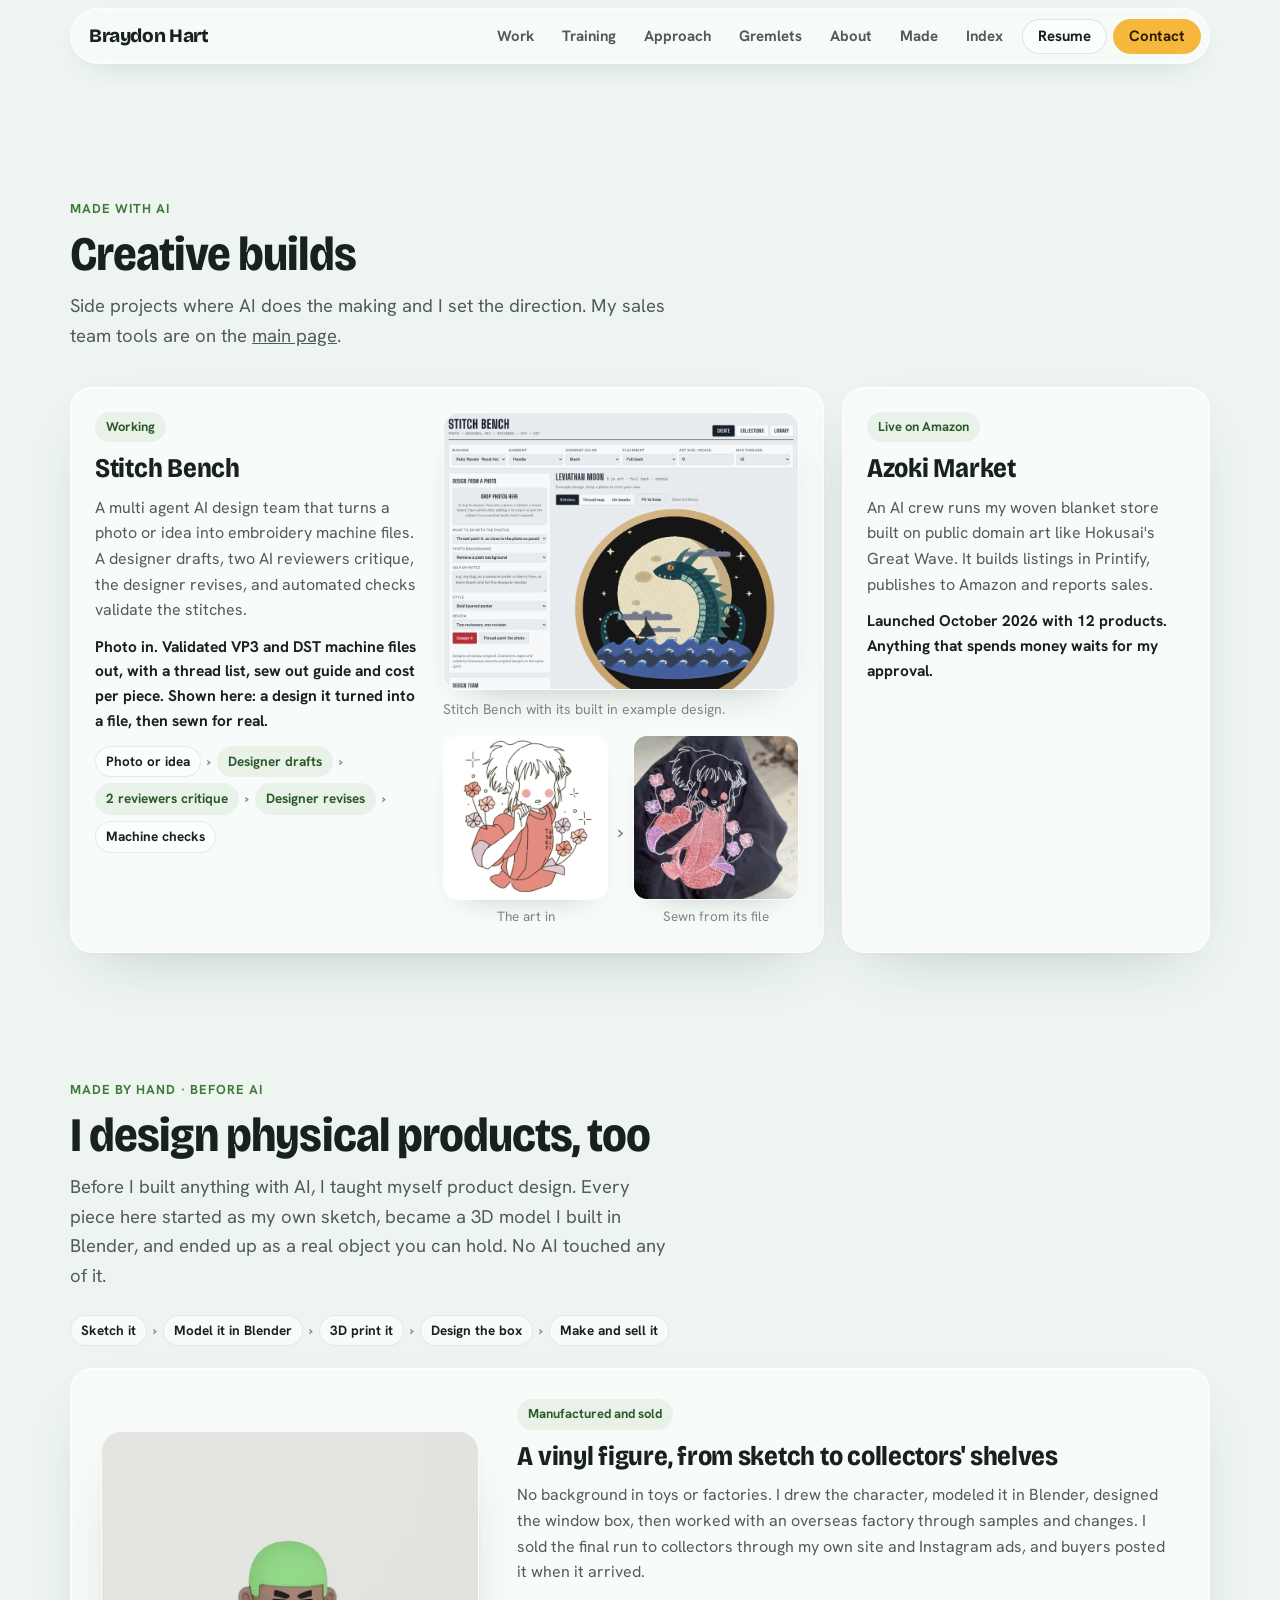
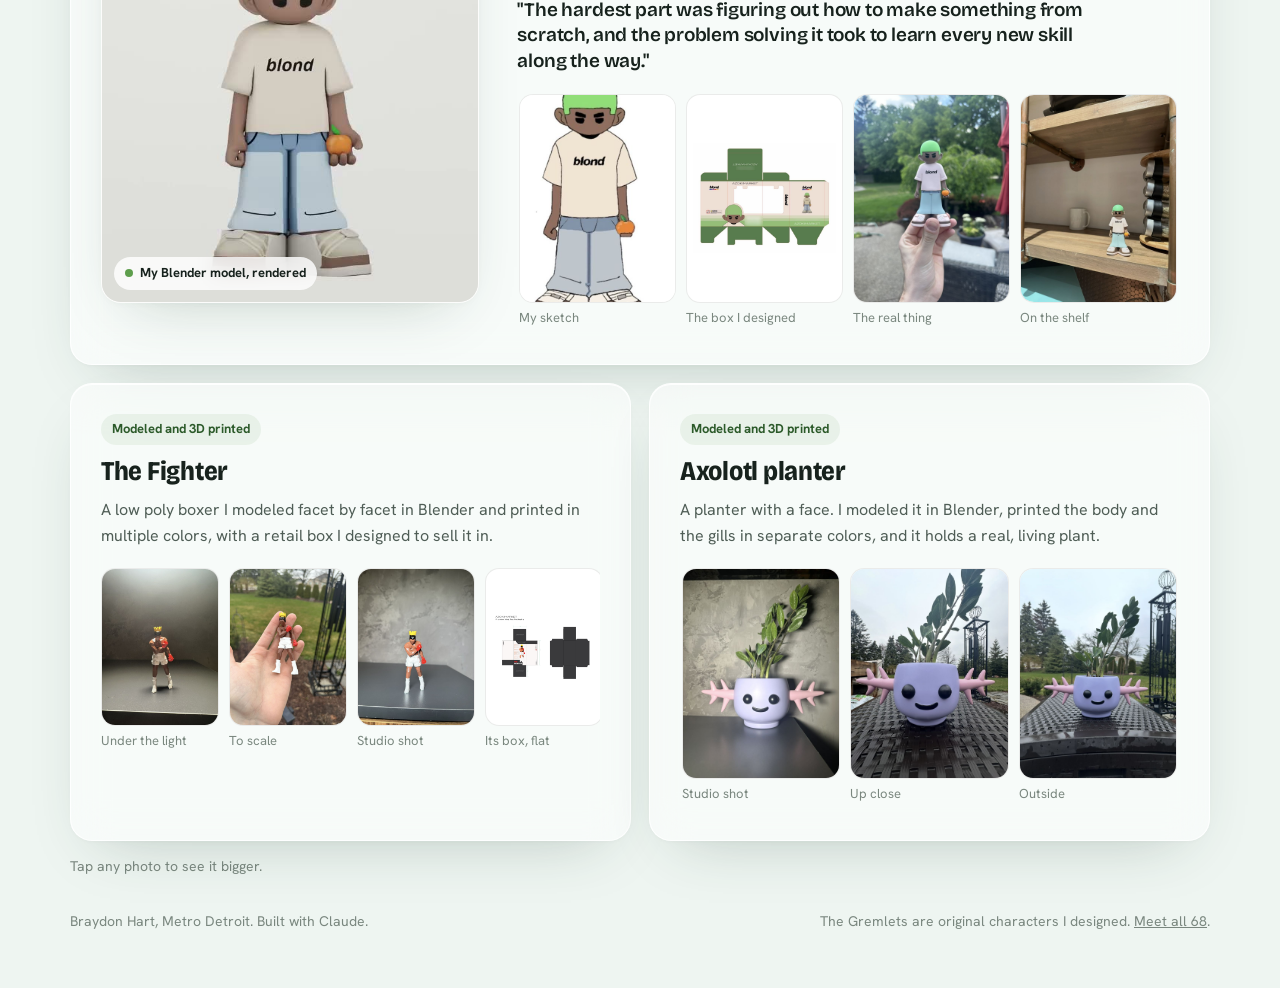
==== made/index.html @ 7e179b9b "Hiring pass: sales enablement focus, results, rollout proof, Made page, resumes and numbers in sync " ====
<!doctype html>
<html lang="en">
<head>
<meta charset="utf-8">
<meta name="viewport" content="width=device-width, initial-scale=1">
<title>Made | Braydon Hart</title>
<meta name="description" content="Things Braydon Hart has made: Stitch Bench, an AI design team for embroidery files; Azoki Market, an AI run blanket store; and physical products he designed, modeled in Blender and made by hand.">
<meta property="og:title" content="Made | Braydon Hart">
<meta property="og:image" content="https://braydonhartai.com/og.png?v=2">
<link rel="icon" href="../favicon.svg" type="image/svg+xml">
<link rel="preconnect" href="https://fonts.googleapis.com">
<link rel="preconnect" href="https://fonts.gstatic.com" crossorigin>
<link rel="stylesheet" href="https://fonts.googleapis.com/css2?family=Hanken+Grotesk:ital,wght@0,400;0,500;0,700;1,400&family=Bricolage+Grotesque:opsz,wdth,wght@12..96,75..100,500..800&family=Pixelify+Sans:wght@500;700&display=swap">
<style>
/* Light, glassy and airy: frosted cards floating over soft colour. */
:root{
  --bg:#eef5f1; --ink:#17221d; --soft:#4f5d56; --faint:#7a877f;
  --moss:#3f7a3a; --moss-hi:#5e9e4c; --moss-lo:#2c5a2a; --mint:#d8f0e2;
  --lantern:#f5b83d; --lantern-ink:#2a1d00; --sky:#dcecfb;
  --glass:rgba(255,255,255,.58); --glass-edge:rgba(255,255,255,.85);
  --line:rgba(23,34,29,.09); --tint:rgba(63,122,58,.08);
  --shadow:0 1px 0 rgba(255,255,255,.9) inset,0 24px 60px -30px rgba(31,64,52,.28),0 2px 8px -4px rgba(31,64,52,.08);
  --display:"Bricolage Grotesque","Avenir Next",system-ui,sans-serif;
  --body:"Hanken Grotesk",system-ui,-apple-system,"Segoe UI",sans-serif;
  --pixel:"Pixelify Sans",ui-monospace,monospace;
  color-scheme:light;
}
*{box-sizing:border-box}
html{scroll-behavior:smooth;scroll-padding-top:92px;-webkit-text-size-adjust:100%}
@media (prefers-reduced-motion:reduce){html{scroll-behavior:auto}}
body{margin:0;background:var(--bg);color:var(--ink);font-family:var(--body);font-size:17px;line-height:1.6;-webkit-font-smoothing:antialiased;overflow-x:hidden}
img,video{max-width:100%;height:auto;display:block}
a{color:inherit}
p{margin:0}
button{font-family:inherit}
h1,h2,h3{font-family:var(--display);font-weight:750;margin:0;line-height:1.05;letter-spacing:-.02em;text-wrap:balance;font-variation-settings:"wdth" 88}
h1{font-size:clamp(42px,6vw,74px);font-weight:800}
h2{font-size:clamp(32px,4vw,48px)}
h3{font-size:clamp(22px,2.2vw,27px);letter-spacing:-.01em}
.wrap{max-width:1180px;margin:0 auto;padding-left:max(20px,env(safe-area-inset-left,0px));padding-right:max(20px,env(safe-area-inset-right,0px))}
section{padding-block:clamp(72px,10vw,128px) 0}
.head{display:grid;gap:12px;max-width:700px;margin-bottom:36px}
.eyebrow{font:700 13px var(--body);letter-spacing:.08em;text-transform:uppercase;color:var(--moss)}
.lead{color:var(--soft);font-size:18.5px;max-width:60ch}
a:focus-visible,button:focus-visible,summary:focus-visible,textarea:focus-visible{outline:3px solid var(--lantern);outline-offset:3px;border-radius:8px}

/* the sky behind everything: soft colour that the glass picks up */
.sky{position:fixed;inset:0;z-index:-1;pointer-events:none;overflow:hidden;background:linear-gradient(180deg,#f4f9f6 0%,#eef5f1 45%,#f3f6fb 100%)}
.sky i{position:absolute;border-radius:50%;filter:blur(70px);opacity:.75}
.sky i:nth-child(1){width:52vw;height:52vw;left:-14vw;top:-18vw;background:#cdeedb}
.sky i:nth-child(2){width:46vw;height:46vw;right:-12vw;top:6vh;background:#d6e8fb}
.sky i:nth-child(3){width:38vw;height:38vw;left:30vw;bottom:-16vw;background:#fde9cf;opacity:.55}
.sky i:nth-child(4){width:30vw;height:30vw;right:6vw;bottom:8vh;background:#e7e1fb;opacity:.5}
@media (prefers-reduced-motion:no-preference){.sky i{animation:drift 26s ease-in-out infinite alternate}.sky i:nth-child(2){animation-duration:32s}.sky i:nth-child(3){animation-duration:38s}}
@keyframes drift{to{transform:translate(4vw,3vh) scale(1.06)}}

.glass{background:var(--glass);border:1px solid var(--glass-edge);border-radius:22px;box-shadow:var(--shadow);-webkit-backdrop-filter:blur(20px) saturate(1.35);backdrop-filter:blur(20px) saturate(1.35)}

/* buttons */
.pill{display:inline-flex;align-items:center;justify-content:center;gap:8px;padding:10px 16px;border-radius:999px;font:700 15px/1 var(--body);text-decoration:none;border:1px solid rgba(23,34,29,.12);background:rgba(255,255,255,.6);color:var(--ink);cursor:pointer;white-space:nowrap;transition:background .15s,border-color .15s}
.pill:hover{background:#fff;border-color:rgba(23,34,29,.25)}
.pill.go{background:var(--lantern);border-color:var(--lantern);color:var(--lantern-ink)}
.pill.go:hover{background:#ffc95c;border-color:#ffc95c}
.pill.dark{background:var(--ink);border-color:var(--ink);color:#fff}
.pill.dark:hover{background:#2b3a33}

/* nav */
.nav{position:sticky;top:0;z-index:40;padding-top:env(safe-area-inset-top,0px)}
.nav .in{display:flex;align-items:center;height:72px}
.nav .bar{display:flex;align-items:center;gap:6px;width:100%;padding:7px 8px 7px 18px;border-radius:999px;background:rgba(255,255,255,.55);border:1px solid var(--glass-edge);box-shadow:0 10px 30px -18px rgba(31,64,52,.3);-webkit-backdrop-filter:blur(18px) saturate(1.4);backdrop-filter:blur(18px) saturate(1.4)}
.nav .me{font-family:var(--display);font-weight:800;font-size:19px;text-decoration:none;letter-spacing:-.02em;margin-right:auto;white-space:nowrap}
.nav ul{list-style:none;display:flex;gap:2px;margin:0;padding:0}
.nav ul a{display:block;padding:8px 13px;border-radius:999px;font-weight:700;font-size:15px;text-decoration:none;color:var(--soft)}
.nav ul a:hover{color:var(--ink);background:rgba(255,255,255,.8)}
.nav .pill{padding:9px 15px}
@media (max-width:900px){.nav ul{display:none}}
@media (max-width:440px){.nav .resume{display:none}}

/* hero */
.hero{display:grid;grid-template-columns:minmax(0,1.05fr) minmax(0,.95fr);gap:clamp(28px,5vw,72px);align-items:center;padding-block:clamp(24px,4vw,56px) 0}
@media (max-width:920px){.hero{grid-template-columns:1fr}}
.hero-copy{display:grid;gap:22px;align-content:center}
.who{font-weight:700;color:var(--soft);font-size:16px;display:flex;align-items:center;gap:12px}
.who .face{width:46px;height:46px;border-radius:50%;object-fit:cover;flex:none;border:3px solid #fff;box-shadow:0 6px 16px -8px rgba(31,64,52,.4)}
.hero .sub{font-size:clamp(19px,1.8vw,22px);color:var(--soft);max-width:36ch;line-height:1.5}
.hero .sub b{color:var(--ink)}
.hero .row{display:flex;flex-wrap:wrap;gap:10px}
.hero .row .pill{padding:14px 20px;font-size:16px}
.open{font-size:15px;color:var(--soft);display:flex;gap:10px;align-items:center}
.open::before{content:"";width:9px;height:9px;flex:none;border-radius:50%;background:var(--moss-hi);box-shadow:0 0 0 4px var(--tint)}

/* the coach demo, as a preview you click into */
.demo-wrap{margin:0;display:grid;gap:14px;justify-items:center}
.demo-badge{display:inline-flex;align-items:center;gap:8px;padding:7px 13px 7px 11px;border-radius:999px;background:rgba(255,255,255,.8);border:1px solid var(--glass-edge);box-shadow:0 6px 18px -12px rgba(31,64,52,.4);font:700 13.5px var(--body);color:var(--moss-lo)}
.demo-badge .dot{width:8px;height:8px;border-radius:50%;background:#e5534b}
@media (prefers-reduced-motion:no-preference){.demo-badge .dot{animation:ping 1.8s ease-out infinite}}
@keyframes ping{0%{box-shadow:0 0 0 0 rgba(229,83,75,.5)}70%,100%{box-shadow:0 0 0 8px rgba(229,83,75,0)}}
.phone{position:relative;display:block;width:min(100%,360px);border-radius:46px;padding:11px;background:linear-gradient(160deg,rgba(255,255,255,.92),rgba(232,240,236,.78));border:1px solid #fff;box-shadow:0 40px 80px -36px rgba(31,64,52,.45),0 0 0 1px rgba(23,34,29,.06);cursor:pointer;text-align:left;font:inherit;color:inherit;transition:transform .25s cubic-bezier(.2,.7,.2,1),box-shadow .25s}
.phone:hover{transform:translateY(-4px) rotate(-.4deg);box-shadow:0 50px 90px -36px rgba(31,64,52,.5),0 0 0 1px rgba(23,34,29,.08)}
.screen{border-radius:36px;background:#f8fbf9;height:540px;display:grid;grid-template-rows:auto auto 1fr auto;overflow:hidden;border:1px solid rgba(23,34,29,.06)}
.scr-top{display:flex;align-items:center;gap:10px;padding:18px 18px 8px}
.av{width:36px;height:36px;border-radius:11px;background:var(--lantern);color:var(--lantern-ink);display:grid;place-items:center;font:800 15px var(--display);flex:none}
.scr-top b{font-size:15px;display:block;line-height:1.2}
.scr-top span span,.scr-top > span > span{font-size:12.5px;color:var(--faint);display:block}
.ex-tag{display:block;margin:2px 14px 6px;padding:6px 10px;border-radius:10px;background:repeating-linear-gradient(-45deg,#fff6df 0 10px,#fff1d0 10px 20px);border:1px dashed #e6b54a;font:700 11.5px var(--body);letter-spacing:.06em;text-transform:uppercase;color:#8a5a00;text-align:center}
.pthread{padding:6px 14px 10px;display:grid;gap:10px;align-content:start;overflow:hidden}
.bubble{display:block;max-width:86%;padding:10px 13px;border-radius:18px 18px 18px 6px;background:#e8eeeb;font-size:14.5px;line-height:1.45}
.bubble small{display:block;font-size:11px;color:var(--faint);font-weight:700;margin-bottom:2px}
.typing{display:inline-flex;gap:4px;align-items:center;padding:10px 13px;border-radius:14px;background:#fff;border:1px solid var(--line);font-size:12.5px;color:var(--faint);width:max-content}
.typing i{width:6px;height:6px;border-radius:50%;background:var(--moss-hi);opacity:.4}
@media (prefers-reduced-motion:no-preference){.typing i{animation:blink 1s infinite}.typing i:nth-child(2){animation-delay:.15s}.typing i:nth-child(3){animation-delay:.3s}}
@keyframes blink{50%{opacity:1}}
.coachcard{display:grid;gap:8px;background:#fff;border:1px solid rgba(63,122,58,.18);border-radius:16px;padding:12px 13px;font-size:13.5px;line-height:1.45;box-shadow:0 10px 24px -18px rgba(31,64,52,.35)}
.coachcard > div{opacity:0;transform:translateY(4px);transition:opacity .35s,transform .35s}
.coachcard > div.on{opacity:1;transform:none}
.coachcard h4,.coachcard .lbl{display:block;margin:0 0 2px;font:700 11.5px var(--body);letter-spacing:.05em;text-transform:uppercase;color:var(--moss)}
.coachcard .send{display:block;background:#f3faf4;border:1.5px solid var(--moss-hi);border-radius:12px;padding:8px 10px}
.tags{display:flex;gap:6px;flex-wrap:wrap;margin-top:5px}
.tags span{font-size:11.5px;font-weight:700;padding:2px 8px;border-radius:999px;background:var(--tint);color:var(--moss-lo)}
.try{display:flex;margin:0 12px 12px;padding:12px;border-radius:16px;background:var(--ink);color:#fff;font:700 15px var(--body);align-items:center;justify-content:center;gap:8px;transition:background .2s}
.phone:hover .try{background:var(--moss)}
.demo-wrap figcaption{font-size:14.5px;color:var(--soft);text-align:center;max-width:360px;line-height:1.5}
.demo-wrap figcaption b{color:var(--ink)}
@media (max-width:480px){.screen{height:520px}}

/* the demo, opened */
dialog.demo{width:min(1060px,calc(100vw - 24px));max-height:calc(100dvh - 24px);padding:0;border:1px solid var(--glass-edge);border-radius:26px;background:rgba(250,253,251,.9);-webkit-backdrop-filter:blur(26px) saturate(1.4);backdrop-filter:blur(26px) saturate(1.4);box-shadow:0 60px 120px -40px rgba(31,64,52,.5);color:var(--ink);overflow:hidden}
dialog.demo[open]{display:grid;grid-template-rows:auto 1fr}
dialog.demo::backdrop{background:rgba(214,230,222,.5);-webkit-backdrop-filter:blur(8px);backdrop-filter:blur(8px)}
@media (prefers-reduced-motion:no-preference){dialog.demo[open]{animation:pop .3s cubic-bezier(.2,.7,.2,1)}}
@keyframes pop{from{opacity:0;transform:translateY(12px) scale(.98)}}
.dm-head{display:flex;gap:16px;align-items:flex-start;padding:22px 24px 16px;border-bottom:1px solid var(--line)}
.dm-head > div{display:grid;gap:8px;flex:1}
.dm-head h2{font-size:clamp(24px,3vw,32px)}
.dm-head p{color:var(--soft);font-size:15.5px;max-width:62ch}
.x{flex:none;width:40px;height:40px;border-radius:50%;border:1px solid var(--line);background:#fff;font-size:20px;cursor:pointer;color:var(--soft)}
.x:hover{color:var(--ink);border-color:rgba(23,34,29,.25)}
.dm-body{display:grid;grid-template-columns:minmax(0,1fr) minmax(0,400px);gap:24px;padding:20px 24px 24px;overflow:auto}
@media (max-width:860px){.dm-body{grid-template-columns:1fr;padding:16px}.dm-head{padding:18px 16px 14px}}
.step{display:inline-grid;place-items:center;width:26px;height:26px;border-radius:50%;background:var(--ink);color:#fff;font:800 13px var(--body);margin-right:8px;vertical-align:2px}
.dm-col{display:grid;gap:12px;align-content:start}
.dm-col h3{font:700 17px var(--body);letter-spacing:0}
.sits{display:grid;grid-template-columns:repeat(2,minmax(0,1fr));gap:10px}
@media (max-width:560px){.sits{grid-template-columns:1fr}}
.sit{display:grid;gap:4px;text-align:left;padding:12px 14px;border-radius:16px;border:1px solid var(--line);background:rgba(255,255,255,.75);cursor:pointer;font:inherit;color:inherit;transition:border-color .15s,background .15s,transform .15s}
.sit:hover{background:#fff;transform:translateY(-1px)}
.sit b{font-size:14.5px}
.sit span{font-size:13.5px;color:var(--soft);line-height:1.4}
.sit[aria-checked="true"]{border-color:var(--moss);background:#f2faf3;box-shadow:0 0 0 3px rgba(63,122,58,.14)}
.own{display:grid;gap:8px;padding:14px;border-radius:16px;border:1px dashed rgba(23,34,29,.18);background:rgba(255,255,255,.5)}
.own label{font-weight:700;font-size:14.5px}
.own textarea{font:15px/1.45 var(--body);padding:10px 12px;border-radius:12px;border:1px solid var(--line);background:#fff;resize:vertical;min-height:64px;color:var(--ink)}
.own .row{display:flex;gap:10px;align-items:center;flex-wrap:wrap}
.own small{color:var(--faint);font-size:13px}
.fine{font-size:13.5px;color:var(--faint);line-height:1.5}
.dm-phone{border-radius:30px;padding:10px;background:linear-gradient(160deg,#fff,#e8f0ec);border:1px solid #fff;box-shadow:0 30px 60px -34px rgba(31,64,52,.45),0 0 0 1px rgba(23,34,29,.06)}
.dm-phone .screen{height:auto;min-height:480px;border-radius:24px;grid-template-rows:auto 1fr}
.dm-thread{padding:6px 14px 16px;display:grid;gap:10px;align-content:start}
.dm-thread .coachcard{font-size:14px}
.copy{margin-top:6px;font:700 12.5px var(--body);padding:5px 10px;border-radius:999px;border:1px solid var(--moss-hi);background:#fff;color:var(--moss-lo);cursor:pointer}
.warn{color:#7a4b00}.coachcard .warn h4{color:#a35d00}

/* proof */
.proof{display:grid;grid-template-columns:repeat(4,minmax(0,1fr));margin-top:clamp(40px,5vw,64px);padding:6px}
.proof > div{padding:20px 22px;display:grid;gap:6px;align-content:start}
.proof > div + div{border-left:1px solid var(--line)}
.proof b{font-family:var(--display);font-size:clamp(30px,3.2vw,42px);font-weight:800;line-height:1;letter-spacing:-.02em;font-variant-numeric:tabular-nums}
.proof span{font-size:15px;color:var(--soft);line-height:1.4}
@media (max-width:820px){.proof{grid-template-columns:1fr 1fr}.proof > div:nth-child(3){border-left:0}.proof > div:nth-child(n+3){border-top:1px solid var(--line)}}

/* case studies */
.case{padding:clamp(22px,3.4vw,40px);display:grid;gap:28px}
.case-top{display:grid;grid-template-columns:minmax(0,1fr) minmax(0,1fr);gap:clamp(24px,4vw,48px);align-items:start}
@media (max-width:860px){.case-top{grid-template-columns:1fr}}
.case-copy{display:grid;gap:16px}
.state{justify-self:start;font-size:13px;font-weight:700;padding:5px 11px;border-radius:999px;background:var(--tint);color:var(--moss-lo)}
.case-copy p{max-width:60ch}
.win{border-left:3px solid var(--lantern);padding:2px 0 2px 16px;font-size:18px;font-weight:700;line-height:1.45}
.links{display:flex;flex-wrap:wrap;gap:8px}
.links a,.links button{font:700 14.5px var(--body);text-decoration:none;padding:9px 14px;border-radius:999px;border:1px solid rgba(23,34,29,.12);background:rgba(255,255,255,.6);color:var(--ink);cursor:pointer}
.links a:hover,.links button:hover{background:#fff;border-color:rgba(23,34,29,.25)}
.links .go{background:var(--lantern);border-color:var(--lantern);color:var(--lantern-ink)}
.links .go:hover{background:#ffc95c}
.shot{margin:0;display:grid;gap:8px}
.shot img,.shot video{border-radius:16px;border:1px solid rgba(255,255,255,.9);width:100%;background:#e8efeb;box-shadow:0 18px 40px -28px rgba(31,64,52,.45)}
.shot figcaption{font-size:14px;color:var(--faint)}
.versions{list-style:none;margin:0;padding:0;display:grid;grid-template-columns:repeat(3,minmax(0,1fr));gap:12px}
.versions li{padding:18px;display:grid;gap:6px;align-content:start;counter-increment:v;border-radius:18px;background:rgba(255,255,255,.55);border:1px solid var(--glass-edge)}
.versions li::before{content:"Version " counter(v);font-size:12.5px;font-weight:700;letter-spacing:.05em;text-transform:uppercase;color:var(--moss)}
.versions b{font-size:17px}
.versions span{font-size:15px;color:var(--soft)}
.versions em{font-style:normal;font-size:13.5px;font-weight:700;color:var(--faint)}
@media (max-width:860px){.versions{grid-template-columns:1fr}}
details{border-top:1px solid var(--line);padding-top:14px}
summary{cursor:pointer;font-weight:700;list-style:none;display:inline-flex;align-items:center;gap:8px;color:var(--moss)}
summary::-webkit-details-marker{display:none}
summary::before{content:"+";width:24px;height:24px;display:inline-grid;place-items:center;border-radius:50%;background:var(--tint);font-size:16px;line-height:1}
details[open] summary::before{content:"\2212"}
/* the two Sales Cheat Code problems */
.duo{display:grid;grid-template-columns:repeat(2,minmax(0,1fr));gap:20px;align-items:start}
@media (max-width:980px){.duo{grid-template-columns:1fr}}
.prob{padding:clamp(20px,2.6vw,30px);display:grid;gap:18px;align-content:start}
.prob-head{display:flex;gap:14px;align-items:flex-start}
.prob-head .num{flex:none;width:38px;height:38px;border-radius:12px;background:var(--ink);color:#fff;display:grid;place-items:center;font:800 18px var(--display)}
.prob-head > div{display:grid;gap:6px}
.prob h3{font-size:clamp(21px,2vw,25px)}
.pain{font-size:15.5px;color:var(--soft);padding:12px 14px;border-radius:14px;background:rgba(255,246,223,.7);border:1px solid rgba(230,181,74,.35)}
.pain b{color:#7a4b00}
.feats{list-style:none;margin:0;padding:0;display:grid;gap:12px}
.feats li{display:flex;gap:12px;font-size:15px;color:var(--soft);line-height:1.5}
.feats li > span{flex:none;width:34px;height:34px;border-radius:10px;background:#fff;border:1px solid var(--line);display:grid;place-items:center;font-size:17px}
.feats b{color:var(--ink)}
.nums{display:grid;grid-template-columns:repeat(4,minmax(0,1fr));gap:8px}
@media (max-width:520px){.nums{grid-template-columns:1fr 1fr}}
.nums > div{padding:12px;border-radius:14px;background:rgba(255,255,255,.65);border:1px solid var(--glass-edge);display:grid;gap:3px;align-content:start}
.nums b{font:800 clamp(20px,2vw,26px)/1 var(--display);letter-spacing:-.02em}
.nums span{font-size:12.5px;color:var(--soft);line-height:1.35}
.status{display:flex;gap:9px;align-items:flex-start;font-size:14px;color:var(--soft)}
.status i{flex:none;width:9px;height:9px;border-radius:50%;margin-top:6px;background:var(--lantern);box-shadow:0 0 0 4px rgba(245,184,61,.18)}
.status.live i{background:var(--moss-hi);box-shadow:0 0 0 4px var(--tint)}
/* the live call mock */
.callmock{border-radius:18px;background:#fff;border:1px solid var(--line);box-shadow:0 20px 40px -30px rgba(31,64,52,.45);padding:12px;display:grid;gap:10px}
.cm-top{display:flex;justify-content:space-between;align-items:center;gap:8px;font-size:12.5px;font-weight:700}
.rec{display:inline-flex;align-items:center;gap:7px;color:#b3261e}
.rec i{width:8px;height:8px;border-radius:50%;background:#e5534b}
@media (prefers-reduced-motion:no-preference){.rec i{animation:blink 1.2s infinite}}
.cm-top .ex{font-size:11px;letter-spacing:.06em;text-transform:uppercase;color:#8a5a00;background:#fff6df;border:1px dashed #e6b54a;padding:3px 8px;border-radius:999px}
.voices{display:flex;flex-wrap:wrap;gap:6px}
.v{display:inline-flex;align-items:center;gap:7px;font-size:12px;color:var(--soft);padding:4px 10px 4px 6px;border-radius:999px;background:#f5f7f6;border:1px solid var(--line)}
.v b{color:var(--ink)}
.wave{display:inline-flex;align-items:center;gap:2px;height:14px}
.wave i{width:3px;border-radius:2px;background:currentColor}
.v.lo .wave{color:#3f7a3a}.v.cl .wave{color:#4a7fc1}
.wave i:nth-child(1){height:5px}.wave i:nth-child(2){height:11px}.wave i:nth-child(3){height:8px}.wave i:nth-child(4){height:13px}.wave i:nth-child(5){height:6px}
.v.cl .wave i:nth-child(1){height:9px}.v.cl .wave i:nth-child(2){height:5px}.v.cl .wave i:nth-child(3){height:12px}.v.cl .wave i:nth-child(4){height:7px}.v.cl .wave i:nth-child(5){height:10px}
.v.talk .wave i{animation:wv .5s ease-in-out infinite alternate}
.v.talk .wave i:nth-child(2n){animation-delay:.15s}
@keyframes wv{to{transform:scaleY(.4)}}
.cm-lines{display:grid;gap:8px;min-height:250px;align-content:start}
.ln{display:grid;grid-template-columns:auto 1fr;gap:8px;font-size:14px;line-height:1.45;opacity:0;transform:translateY(4px);transition:opacity .35s,transform .35s}
.ln.on{opacity:1;transform:none}
.ln .who{font:700 11px var(--body);letter-spacing:.05em;text-transform:uppercase;padding-top:3px;width:92px;white-space:nowrap}
@media (max-width:520px){.ln{grid-template-columns:1fr;gap:0}.ln .who{width:auto}.cm-top .ex{font-size:10px}}
.rec{white-space:nowrap}
.ln.lo .who{color:#3f7a3a}.ln.cl .who{color:#4a7fc1}
.chip{justify-self:start;display:inline-flex;align-items:center;gap:6px;font:700 12px var(--body);color:#8a5a00;background:#fff6df;border:1px solid #f0d28a;padding:4px 10px;border-radius:999px;opacity:0;transition:opacity .25s}
.chip.on{opacity:1}
.ccard{display:grid;gap:7px;padding:11px 13px;border-radius:14px;background:#f3faf4;border:1.5px solid var(--moss-hi);font-size:13.5px;line-height:1.45;opacity:0;transform:translateY(4px);transition:opacity .35s,transform .35s}
.ccard.on{opacity:1;transform:none}
.ccard b{display:block;font:700 11px var(--body);letter-spacing:.05em;text-transform:uppercase;color:var(--moss)}
/* the after the call report */
.review{display:grid;gap:10px}
.rv-grid{display:grid;grid-template-columns:repeat(3,minmax(0,1fr));gap:8px}
@media (max-width:560px){.rv-grid{grid-template-columns:1fr}}
.rv-grid > div{padding:11px 12px;border-radius:14px;display:grid;gap:4px;font-size:13.5px;line-height:1.45;background:#fff;border:1px solid var(--line)}
.rv-grid b{font:700 11.5px var(--body);letter-spacing:.05em;text-transform:uppercase}
.rv-grid .good b{color:#2f7a3a}.rv-grid .bad b{color:#b3261e}.rv-grid .said b{color:#4a7fc1}
.rv-grid .good{background:#f3faf4}.rv-grid .bad{background:#fff4f2}.rv-grid .said{background:#f2f7fd}
.rv-stats{display:flex;flex-wrap:wrap;gap:6px}
.rv-stats span{font:700 12px var(--body);padding:4px 10px;border-radius:999px;background:rgba(255,255,255,.7);border:1px solid var(--line);color:var(--soft)}
.step-h{display:flex;align-items:center;gap:10px;font-size:15.5px;margin-bottom:-8px}
.step-h .sn{flex:none;width:24px;height:24px;border-radius:50%;background:var(--moss);color:#fff;display:grid;place-items:center;font:800 12px var(--body)}
.replymock{border-radius:18px;background:#fff;border:1px solid var(--line);box-shadow:0 20px 40px -30px rgba(31,64,52,.45);padding:12px;display:grid;gap:8px}
.rm-top{display:flex;justify-content:space-between;align-items:center}
.rm-top .ex{font:700 11px var(--body);letter-spacing:.06em;text-transform:uppercase;color:#8a5a00;background:#fff6df;border:1px dashed #e6b54a;padding:3px 8px;border-radius:999px}
.rm-dots{display:flex;gap:5px}
.rm-dots i{width:7px;height:7px;border-radius:50%;background:#dfe6e2}
.rm-dots i.on{background:var(--moss-hi)}
.rm-in{justify-self:start;max-width:88%;padding:9px 12px;border-radius:16px 16px 16px 5px;background:#e8eeeb;font-size:14px;line-height:1.45;display:grid;gap:2px}
.rm-in small,.rm-out small{font:700 10.5px var(--body);letter-spacing:.05em;text-transform:uppercase;color:var(--faint)}
.rm-arrow{justify-self:center;font:700 12px var(--body);color:var(--moss-lo);background:var(--tint);padding:4px 11px;border-radius:999px;min-height:24px}
.rm-out{justify-self:end;max-width:92%;padding:9px 12px;border-radius:16px 16px 5px 16px;background:#f3faf4;border:1.5px solid var(--moss-hi);font-size:14px;line-height:1.45;display:grid;gap:2px}
.rm-out small{color:var(--moss)}
.rm-out mark{background:#fff1c2;color:inherit;border-radius:4px;padding:0 2px}
.rm-in,.rm-out,.rm-arrow{transition:opacity .35s,transform .35s}
.replymock.swap .rm-in,.replymock.swap .rm-out,.replymock.swap .rm-arrow{opacity:0;transform:translateY(4px)}
.rm-try{justify-self:start;font:700 13.5px var(--body);padding:7px 13px;border-radius:999px;border:1px solid var(--line);background:#fff;color:var(--ink);cursor:pointer}
.rm-try:hover{border-color:var(--moss-hi)}
.autoflow{display:flex;flex-wrap:wrap;gap:6px;align-items:center;font-size:13px;font-weight:700}
.autoflow span{padding:4px 10px;border-radius:999px;border:1px solid var(--line);background:rgba(255,255,255,.7)}
.autoflow span.ai{background:var(--tint);border-color:transparent;color:var(--moss-lo)}
.autoflow i{font-style:normal;color:var(--faint)}
.approve{border-radius:16px;background:#fff;border:1px solid var(--line);box-shadow:0 16px 34px -28px rgba(31,64,52,.45);padding:12px 14px;display:grid;gap:8px}
.ap-top{display:flex;align-items:center;gap:8px;font-size:13.5px}
.ap-top span:last-child{margin-left:auto;font-size:12px;color:var(--faint)}
.ap-dot{width:8px;height:8px;border-radius:50%;background:#4a7fc1}
.ap-in{font-size:14px;padding:8px 11px;border-radius:14px 14px 14px 5px;background:#e8eeeb;justify-self:start;max-width:90%}
.ap-out{font-size:14px;padding:8px 11px;border-radius:14px 14px 5px 14px;background:#f3faf4;border:1.5px solid var(--moss-hi);justify-self:end;max-width:92%;display:grid;gap:2px}
.ap-out small{font:700 10.5px var(--body);letter-spacing:.05em;text-transform:uppercase;color:var(--moss)}
.ap-btns{display:flex;flex-wrap:wrap;gap:6px;align-items:center}
.ap-btns span{font:700 12.5px var(--body);padding:6px 12px;border-radius:999px;border:1px solid var(--line);background:#fff}
.ap-btns .ok{background:var(--ink);border-color:var(--ink);color:#fff}
.ap-btns .note{border:0;background:none;padding:0 4px;font-weight:500;color:var(--faint)}
/* the morning follow up queue */
.queue{border-radius:18px;background:#fff;border:1px solid var(--line);box-shadow:0 20px 40px -30px rgba(31,64,52,.45);padding:12px;display:grid;gap:8px}
.q-top{display:flex;justify-content:space-between;align-items:baseline;gap:8px;font-size:14px}
.q-top span{font-size:12px;color:var(--faint)}
.q-item{display:grid;grid-template-columns:auto 1fr auto;gap:10px;align-items:start;padding:10px;border-radius:12px;background:#f8fbf9;border:1px solid var(--line)}
.q-item b{font-size:13.5px}
.q-item p{font-size:13px;color:var(--soft);line-height:1.45}
.tag{font:700 11px var(--body);padding:3px 8px;border-radius:999px;margin-top:1px}
.tag.hot{background:#ffe3df;color:#b3261e}.tag.warm{background:#fff1d6;color:#8a5a00}.tag.cold{background:#e3eefb;color:#2f5f99}
.copy-pill{font:700 11.5px var(--body);padding:4px 10px;border-radius:999px;background:var(--ink);color:#fff;margin-top:1px}
@media (max-width:420px){.copy-pill{display:none}.q-item{grid-template-columns:auto 1fr}}
.story4{display:grid;grid-template-columns:repeat(auto-fit,minmax(min(100%,220px),1fr));gap:18px 28px;margin-top:16px}
.story4 h4{margin:0 0 4px;font:700 15px var(--body)}
.story4 p{font-size:15.5px;color:var(--soft)}

/* ---------------------------------------------------------------- the Gremlets playground */
.g-head{display:grid;grid-template-columns:minmax(0,1.2fr) minmax(0,1fr);gap:24px 48px;align-items:end;margin-bottom:28px}
@media (max-width:900px){.g-head{grid-template-columns:1fr}}
.g-head .head{margin:0}
.g-stats{display:flex;flex-wrap:wrap;gap:8px}
.g-stats span{font:700 13.5px var(--body);padding:7px 12px;border-radius:999px;background:rgba(255,255,255,.65);border:1px solid var(--glass-edge);color:var(--soft)}
.g-stats b{color:var(--ink)}
.play{padding:10px;position:relative}
.play::before{content:"";position:absolute;left:22px;right:22px;top:-8px;height:12px;pointer-events:none;
  background:url("data:image/svg+xml,%3Csvg xmlns='http://www.w3.org/2000/svg' width='24' height='6' shape-rendering='crispEdges'%3E%3Cpath fill='%235e9e4c' d='M0 3h24v3H0z'/%3E%3Cpath fill='%233f7a3a' d='M0 5h24v1H0z'/%3E%3Cpath fill='%235e9e4c' d='M2 2h1v1H2zM5 1h1v2H5zM9 2h2v1H9zM14 0h1v3h-1zM15 2h1v1h-1zM19 1h1v2h-1zM22 2h1v1h-1z'/%3E%3Cpath fill='%2386c06e' d='M5 1h1v1H5zM14 0h1v1h-1zM19 1h1v1h-1zM7 3h1v1H7zM17 3h1v1h-1z'/%3E%3C/svg%3E") repeat-x 0 0/48px 12px;image-rendering:pixelated;border-radius:6px 6px 0 0}
.tabs{display:flex;gap:6px;overflow-x:auto;padding:4px 4px 12px;scrollbar-width:none}
.tabs::-webkit-scrollbar{display:none}
.tabs button{flex:none;display:inline-flex;align-items:center;gap:8px;font:700 14.5px var(--body);padding:9px 15px;border-radius:999px;border:1px solid transparent;background:transparent;color:var(--soft);cursor:pointer}
.tabs button:hover{background:rgba(255,255,255,.7);color:var(--ink)}
.tabs button[aria-selected="true"]{background:#fff;color:var(--ink);border-color:var(--line);box-shadow:0 6px 16px -10px rgba(31,64,52,.4)}
.tabs .ico{font-size:16px;line-height:1}
.ctrl{display:grid;grid-template-columns:repeat(4,minmax(0,1fr));gap:10px;margin-top:6px}
@media (max-width:980px){.ctrl{grid-template-columns:repeat(2,minmax(0,1fr))}}
@media (max-width:520px){.ctrl{grid-template-columns:1fr}}
.grp{border-radius:16px;background:rgba(255,255,255,.62);border:1px solid var(--glass-edge);padding:12px;display:grid;gap:6px;align-content:start}
.grp h4{margin:0 0 2px 4px;font:700 12px var(--body);letter-spacing:.07em;text-transform:uppercase;color:var(--moss)}
.grp button{display:flex;align-items:center;gap:9px;text-align:left;font:700 14.5px var(--body);padding:10px 12px;border-radius:12px;border:1px solid var(--line);background:#fff;color:var(--ink);cursor:pointer;transition:transform .12s,border-color .12s,box-shadow .12s,background .12s}
.grp button:hover{transform:translateY(-1px);border-color:rgba(63,122,58,.4);box-shadow:0 8px 18px -12px rgba(31,64,52,.45)}
.grp button:active{transform:translateY(0) scale(.98);background:#f2faf3}
.grp button span{font-size:17px;width:22px;text-align:center;flex:none}
.grp button b{font-weight:700}
.grp .kbd-row{margin:4px 2px 0;font-size:12.5px;color:var(--faint);line-height:2}
.grp .kbd-row kbd{font:700 11.5px var(--body);padding:2px 6px;border-radius:6px;background:#fff;border:1px solid var(--line);color:var(--ink)}
.howto{margin:12px 6px 4px;font-size:14px;color:var(--soft)}
.play-main{display:grid;grid-template-columns:minmax(0,1fr) 340px;gap:10px}
@media (max-width:960px){.play-main{grid-template-columns:1fr}}
.stage{position:relative;border-radius:16px;overflow:hidden;height:clamp(460px,54vw,660px);background:linear-gradient(170deg,#cfe6f7,#e6f1e6 52%,#f6e7d6);border:1px solid rgba(255,255,255,.9)}
.stage iframe{position:absolute;inset:0;width:100%;height:100%;border:0;display:block}
.stage-cap{display:flex;align-items:center;gap:10px;min-height:34px;padding:8px 6px 2px;min-width:0}
.stage-cap .live{display:inline-flex;align-items:center;gap:7px;font:700 13px var(--body);color:var(--moss-lo);white-space:nowrap}
.stage-cap .live i{width:7px;height:7px;border-radius:50%;background:var(--moss-hi);box-shadow:0 0 0 3px var(--tint)}
.stage-cap .full{margin-left:auto;font:700 13px var(--body);padding:7px 12px;border-radius:999px;background:#fff;border:1px solid var(--line);text-decoration:none;color:var(--ink);white-space:nowrap}
@media (max-width:600px){.stage-cap .live{display:none}}
.stage .loading{position:absolute;inset:0;display:grid;place-items:center;font:500 16px var(--pixel);color:var(--moss-lo)}
.stage .loading[hidden]{display:none}
.toast{min-width:0;background:var(--ink);color:#fff;font:700 13px var(--body);padding:7px 13px;border-radius:999px;pointer-events:none;opacity:0;transition:opacity .25s;white-space:nowrap;overflow:hidden;text-overflow:ellipsis}
.toast.on{opacity:1}
.panel{border-radius:16px;background:rgba(255,255,255,.62);border:1px solid var(--glass-edge);padding:20px;display:grid;gap:14px;align-content:start}
.panel h3{font-size:22px}
.panel p{font-size:15px;color:var(--soft);line-height:1.55}
.acts{display:grid;gap:8px}
.acts button{display:flex;align-items:center;gap:10px;text-align:left;font:700 15px var(--body);padding:12px 14px;border-radius:14px;border:1px solid var(--line);background:#fff;color:var(--ink);cursor:pointer;transition:transform .12s,border-color .12s,box-shadow .12s}
.acts button:hover{transform:translateY(-1px);border-color:rgba(63,122,58,.4);box-shadow:0 8px 18px -12px rgba(31,64,52,.45)}
.acts button:first-child{background:var(--ink);color:#fff;border-color:var(--ink)}
.acts button:first-child:hover{background:var(--moss);border-color:var(--moss)}
.acts .e{font-size:18px;width:24px;text-align:center;flex:none}
.keys{display:grid;grid-template-columns:auto 1fr;gap:7px 12px;font-size:14px;color:var(--soft);align-items:center}
.keys kbd{font:700 12.5px var(--body);padding:3px 8px;border-radius:7px;background:#fff;border:1px solid var(--line);box-shadow:0 2px 0 rgba(23,34,29,.08);color:var(--ink);justify-self:start;white-space:nowrap}
.panel .note{font-size:13px;color:var(--faint)}
.panel img.lineup{border-radius:12px;background:#fff;border:1px solid var(--line)}
.legend{display:grid;gap:6px;font-size:14px;color:var(--soft)}
.legend b{color:var(--ink)}

/* more Gremlets, as they are on the Mac */
.gmac{display:grid;grid-template-columns:repeat(6,minmax(0,1fr));gap:16px;margin-top:16px}
.gmac > article{padding:14px;display:grid;gap:10px;align-content:start}
.gmac .w3{grid-column:span 3}.gmac .w2{grid-column:span 2}
@media (max-width:980px){.gmac .w3,.gmac .w2{grid-column:span 3}}
@media (max-width:640px){.gmac .w3,.gmac .w2{grid-column:1/-1}}
.gmac img{border-radius:12px;width:100%;border:1px solid rgba(255,255,255,.9)}
.gmac img.cover{aspect-ratio:16/9;object-fit:cover;object-position:top}
.gmac img.px{image-rendering:pixelated;background:linear-gradient(#d9ecf8,#eef6ea);aspect-ratio:16/9;object-fit:contain;padding:10px 14px}
@media (min-width:641px) and (max-width:980px){.gmac > article:last-child{grid-column:1/-1}.gmac > article:last-child img{aspect-ratio:21/6}}
.gmac h4{margin:2px 4px 0;font:700 17px var(--display);letter-spacing:-.01em}
.gmac p{margin:0 4px 4px;font-size:14.5px;color:var(--soft);line-height:1.5}
.gdl{display:flex;flex-wrap:wrap;gap:10px;align-items:center;margin-top:20px}
.gdl p{font-size:14.5px;color:var(--faint);margin-left:4px}
.gdl p.gate{flex-basis:100%;max-width:70ch;margin-top:2px}

/* smaller projects */
.more{display:grid;grid-template-columns:repeat(6,minmax(0,1fr));gap:18px}
.more > article{padding:24px;display:grid;gap:12px;align-content:start}
.more .wide{grid-column:span 4}
.more .third{grid-column:span 2}
.more .half{grid-column:span 3}
@media (max-width:980px){.more .wide,.more .third,.more .half{grid-column:1/-1}}
.more .wide{grid-template-columns:minmax(0,1fr) minmax(0,1.1fr);gap:24px;align-items:start}
@media (max-width:700px){.more .wide{grid-template-columns:1fr}}
.more p{font-size:16px;color:var(--soft)}
.more .r{font-size:15.5px;color:var(--ink);font-weight:700}
.sew{display:grid;grid-template-columns:minmax(0,1fr) auto minmax(0,1fr);align-items:center;gap:10px;margin-top:6px}
.sew figure{margin:0;display:grid;gap:6px}
.sew img{border-radius:14px;border:1px solid rgba(255,255,255,.9);width:100%;aspect-ratio:1;object-fit:cover;box-shadow:0 14px 30px -24px rgba(31,64,52,.45)}
.sew figcaption{font-size:13.5px;color:var(--faint);text-align:center}
.sew i{font-style:normal;color:var(--faint);font-size:22px}
.flow{display:flex;flex-wrap:wrap;gap:6px;align-items:center;font-size:13.5px;font-weight:700}
.flow span{padding:4px 10px;border-radius:999px;border:1px solid var(--line);background:rgba(255,255,255,.6)}
.flow span.ai{background:var(--tint);border-color:transparent;color:var(--moss-lo)}
.flow i{font-style:normal;color:var(--faint)}
.tools4{display:grid;grid-template-columns:1fr 1fr;gap:12px 18px}
.tools4 b{display:block;font-size:15.5px}
.tools4 span{font-size:14.5px;color:var(--soft)}
@media (max-width:520px){.tools4{grid-template-columns:1fr}}
.next{font-size:15.5px;color:var(--soft);margin-top:28px;max-width:70ch}
.next b{color:var(--ink)}

/* approach */
.phases{display:grid;grid-template-columns:repeat(3,minmax(0,1fr));gap:18px}
@media (max-width:860px){.phases{grid-template-columns:1fr}}
.phase{padding:24px;display:grid;gap:8px;align-content:start}
.phase .when{font:700 13px var(--body);letter-spacing:.06em;text-transform:uppercase;color:var(--moss)}
.phase b{font-size:20px;font-family:var(--display);font-weight:750;letter-spacing:-.01em}
.phase span{font-size:15.5px;color:var(--soft)}
.rules{display:grid;grid-template-columns:repeat(3,minmax(0,1fr));gap:18px;margin-top:26px}
@media (max-width:860px){.rules{grid-template-columns:1fr}}
.rules div{border-top:2px solid rgba(23,34,29,.7);padding-top:12px}
.rules h4{margin:0 0 4px;font:700 15px var(--body)}
.rules p{font-size:15.5px;color:var(--soft)}

/* about */
.about{display:grid;grid-template-columns:minmax(0,1.25fr) minmax(0,1fr);gap:clamp(24px,4vw,56px);align-items:start}
@media (max-width:860px){.about{grid-template-columns:1fr}}
.about .story{display:grid;gap:16px;font-size:18px}
.about .story p{max-width:60ch}
.portrait{margin:0 0 6px;max-width:220px}
.portrait img{border-radius:22px;aspect-ratio:4/5;object-fit:cover;width:100%;border:4px solid #fff;box-shadow:0 24px 50px -30px rgba(31,64,52,.5)}
.career{padding:24px;list-style:none;margin:0;display:grid;gap:18px}
.career li{display:grid;gap:2px}
.career b{font-size:16.5px}
.career span{font-size:15px;color:var(--soft)}
.career .yr{font-size:12.5px;font-weight:700;letter-spacing:.05em;text-transform:uppercase;color:var(--moss)}

/* credentials */
.creds{display:grid;grid-template-columns:repeat(3,minmax(0,1fr));gap:18px}
@media (max-width:860px){.creds{grid-template-columns:1fr}}
.cred{padding:24px;display:grid;gap:8px;align-content:start}
.cred b{font-family:var(--display);font-size:21px;font-weight:750;letter-spacing:-.01em;line-height:1.15}
.cred span{font-size:15px;color:var(--soft)}
.cred ul{margin:8px 0 0;padding:0;list-style:none;display:grid;gap:6px;font-size:14.5px}
.cred ul a{color:var(--soft);text-decoration:none;border-bottom:1px solid var(--line)}
.cred ul a:hover{color:var(--moss);border-color:var(--moss)}
.cred details{border:0;padding:0}
.toolline{margin-top:22px;font-size:15.5px;color:var(--soft);max-width:80ch}
.toolline b{color:var(--ink)}

/* contact */
.contact{margin-top:clamp(72px,10vw,120px);padding:clamp(28px,5vw,60px);display:grid;gap:18px;background:linear-gradient(135deg,rgba(255,255,255,.75),rgba(216,240,226,.65))}
.contact h2{max-width:18ch}
.contact .row{display:flex;flex-wrap:wrap;gap:10px;align-items:center}
.contact .mail{font-size:18px;font-weight:700;user-select:all;margin-right:6px}
footer{padding-block:32px 56px;font-size:14px;color:var(--faint);display:flex;flex-wrap:wrap;gap:8px 20px;justify-content:space-between}
footer a{color:inherit}
@media (prefers-reduced-motion:no-preference){
  .hero-copy > *,.demo-wrap{animation:in .7s cubic-bezier(.2,.7,.2,1) both}
  .hero-copy > *:nth-child(2){animation-delay:.05s}.hero-copy > *:nth-child(3){animation-delay:.1s}.hero-copy > *:nth-child(4){animation-delay:.15s}.hero-copy > *:nth-child(5){animation-delay:.2s}.demo-wrap{animation-delay:.12s}
}
@keyframes in{from{opacity:0;transform:translateY(10px)}to{opacity:1;transform:none}}

/* made by hand: physical products */
.mk-flow{margin:-12px 0 22px}
.mk{padding:clamp(20px,2.6vw,30px);display:grid;gap:12px;align-content:start;min-width:0}
.mk p{color:var(--soft);font-size:16px}
.mk-hero{grid-template-columns:minmax(0,.8fr) minmax(0,1.4fr);gap:clamp(20px,3vw,40px);align-items:center}
@media (max-width:860px){.mk-hero{grid-template-columns:1fr}.mk-turn{max-width:320px;width:100%;justify-self:center}}
.mk-copy{display:grid;gap:12px;min-width:0}
.mk blockquote{margin:0;font-family:var(--display);font-weight:600;font-size:19px;line-height:1.35;letter-spacing:-.01em;max-width:48ch}
.mk-turn{margin:0;position:relative;border-radius:20px;overflow:hidden;background:#ebeae8;border:1px solid var(--glass-edge);box-shadow:var(--shadow)}
.mk-turn video{width:100%;aspect-ratio:4/5;object-fit:cover}
.mk-turn figcaption{position:absolute;left:12px;bottom:12px;display:flex;align-items:center;gap:7px;font-size:13px;font-weight:700;padding:6px 11px;border-radius:999px;background:rgba(255,255,255,.82);-webkit-backdrop-filter:blur(10px);backdrop-filter:blur(10px)}
.mk-turn .dot{width:8px;height:8px;border-radius:50%;background:var(--moss-hi)}
.mk-two{display:grid;grid-template-columns:repeat(2,minmax(0,1fr));gap:18px;margin-top:18px}
@media (max-width:860px){.mk-two{grid-template-columns:1fr}}
.strip{display:grid;grid-auto-flow:column;grid-auto-columns:minmax(118px,1fr);gap:10px;overflow-x:auto;scroll-snap-type:x mandatory;padding:4px 2px 8px;margin-top:4px;scrollbar-width:thin}
.mk-hero .strip{grid-auto-columns:minmax(112px,1fr)}
.tile{scroll-snap-align:start;padding:0;border:0;background:none;display:grid;gap:6px;text-align:left;cursor:zoom-in;color:var(--faint);font-size:13px}
.tile img{width:100%;aspect-ratio:3/4;object-fit:cover;border-radius:14px;border:1px solid var(--line);background:#fff;transition:transform .25s ease,box-shadow .25s ease}
.tile.fit img{object-fit:contain;padding:6px}
.tile:hover img{transform:translateY(-3px);box-shadow:0 14px 30px -18px rgba(31,64,52,.45)}
.mk-tip{margin-top:14px;font-size:14px;color:var(--faint)}
dialog.lb{width:min(980px,calc(100vw - 24px));max-height:calc(100dvh - 24px);padding:18px 56px;border:1px solid var(--glass-edge);border-radius:24px;background:rgba(250,253,251,.92);-webkit-backdrop-filter:blur(26px);backdrop-filter:blur(26px);box-shadow:0 60px 120px -40px rgba(31,64,52,.5);color:var(--ink)}
dialog.lb[open]{display:flex;align-items:center;justify-content:center}
dialog.lb::backdrop{background:rgba(214,230,222,.6);-webkit-backdrop-filter:blur(8px);backdrop-filter:blur(8px)}
.lb figure{margin:0;display:grid;gap:10px;justify-items:center}
.lb img{max-height:calc(100dvh - 120px);width:auto;max-width:100%;border-radius:14px;background:#fff}
.lb figcaption{font-size:15px;color:var(--soft);text-align:center}
.lb-x,.lb-nav{position:absolute;border:1px solid var(--line);background:rgba(255,255,255,.85);border-radius:999px;width:40px;height:40px;font-size:24px;line-height:1;cursor:pointer;color:var(--ink)}
.lb-x{top:10px;right:10px}
.lb-nav{top:50%;transform:translateY(-50%)}
.lb-prev{left:8px}.lb-next{right:8px}
@media (max-width:600px){dialog.lb{padding:52px 10px 14px}.lb-nav{top:10px;transform:none}.lb-prev{left:10px}.lb-next{left:58px;right:auto}}
.fullvid{margin-top:12px}.fullvid summary{cursor:pointer;font-weight:700;font-size:15px}.fullvid video{margin-top:10px}

/* training */
.tr-grid{display:grid;grid-template-columns:minmax(0,1fr) minmax(0,1.05fr);gap:clamp(22px,3.4vw,48px);align-items:center}
@media (max-width:900px){.tr-grid{grid-template-columns:minmax(0,1fr)}.tv{max-width:560px;width:100%;justify-self:center}}
.tv{margin:0;display:grid;justify-items:center;gap:0}
.tv-screen{width:100%;aspect-ratio:16/9.4;border-radius:18px;padding:clamp(14px,2vw,22px);background:linear-gradient(160deg,#fdfefd,#eef5f1);border:10px solid #2b3430;box-shadow:0 40px 70px -40px rgba(31,64,52,.55);display:grid;grid-template-rows:auto 1fr;gap:12px;font-size:clamp(13px,1.35vw,16px)}
.tv-top{display:flex;justify-content:space-between;gap:10px;font-weight:700;color:var(--soft);font-size:.85em}
.tv-live{color:#c2410c}
.tv-body{display:grid;align-content:center;gap:10px}
.tv-in{justify-self:start;max-width:85%;padding:9px 13px;border-radius:16px 16px 16px 5px;background:#fff;border:1px solid var(--line)}
.tv-arrow{justify-self:center;font-size:.85em;font-weight:700;color:var(--moss)}
.tv-out{justify-self:end;max-width:90%;padding:9px 13px;border-radius:16px 16px 5px 16px;background:#f3faf4;border:1.5px solid var(--moss-hi)}
.tv-stand{width:22%;height:16px;background:linear-gradient(#3a4540,#2b3430);border-radius:0 0 10px 10px}
.tv figcaption{margin-top:12px;font-size:14px;color:var(--faint);text-align:center}
.tr-copy{display:grid;gap:22px}
.tr-steps{list-style:none;margin:0;padding:0;display:grid;gap:14px;counter-reset:s}
.tr-steps li{display:grid;grid-template-columns:38px 1fr;gap:2px 14px;counter-increment:s}
.tr-steps li::before{content:counter(s);grid-row:span 2;width:38px;height:38px;border-radius:50%;display:grid;place-items:center;background:var(--tint);color:var(--moss-lo);font-weight:800}
.tr-steps b{font-size:17.5px}.tr-steps span{color:var(--soft);font-size:16px}
.tr-h{display:block;font:700 13px var(--body);letter-spacing:.08em;text-transform:uppercase;color:var(--faint);margin-bottom:8px}
.tr-topics div{display:flex;flex-wrap:wrap;gap:8px}
.tr-topics div span{padding:6px 12px;border-radius:999px;background:rgba(255,255,255,.7);border:1px solid var(--line);font-size:14.5px;font-weight:600}
.tr-res{display:grid;grid-template-columns:repeat(3,minmax(0,1fr));gap:10px}
@media (max-width:560px){.tr-res{grid-template-columns:1fr}}
.tr-res div{padding:14px;border-radius:16px;background:var(--glass);border:1px solid var(--glass-edge);box-shadow:var(--shadow);display:grid;gap:4px}
.tr-res b{font-family:var(--display);font-size:24px;line-height:1.05}.tr-res span{font-size:14px;color:var(--soft);line-height:1.4}
</style>
</head>
<body>
<header class="nav">
  <div class="wrap in">
    <div class="bar">
      <a class="me" href="../">Braydon Hart</a>
      <ul>
        <li><a href="../#work">Work</a></li>
        <li><a href="../#training">Training</a></li>
        <li><a href="../#approach">Approach</a></li>
        <li><a href="../#gremlets">Gremlets</a></li>
        <li><a href="../#about">About</a></li>
        <li><a href="./" aria-current="page">Made</a></li>
        <li><a href="../work/">Index</a></li>
      </ul>
      <a class="pill resume" href="../Braydon-Hart-Resume.pdf" target="_blank" rel="noopener">Resume</a>
      <a class="pill go" href="../#contact">Contact</a>
    </div>
  </div>
</header>
<main id="top">
<section class="wrap" id="ai-made">
  <div class="head">
    <span class="eyebrow">Made with AI</span>
    <h2>Creative builds</h2>
    <p class="lead">Side projects where AI does the making and I set the direction. My sales team tools are on the <a href="../#work">main page</a>.</p>
  </div>
  <div class="more">
    <article class="wide glass" id="stitch">
      <div style="display:grid;gap:12px;align-content:start">
        <span class="state">Working</span>
        <h3>Stitch Bench</h3>
        <p>A multi agent AI design team that turns a photo or idea into embroidery machine files. A designer drafts, two AI reviewers critique, the designer revises, and automated checks validate the stitches.</p>
        <p class="r">Photo in. Validated VP3 and DST machine files out, with a thread list, sew out guide and cost per piece. Shown here: a design it turned into a file, then sewn for real.</p>
        <div class="flow" aria-label="How the AI design team works"><span>Photo or idea</span><i>›</i><span class="ai">Designer drafts</span><i>›</i><span class="ai">2 reviewers critique</span><i>›</i><span class="ai">Designer revises</span><i>›</i><span>Machine checks</span></div>
      </div>
      <figure class="shot"><img src="../img/stitch-bench.jpg" alt="Stitch Bench workbench showing machine and garment settings, the photo upload panel, and an embroidered sea serpent design in a hoop" width="900" height="560" loading="lazy"><figcaption>Stitch Bench with its built in example design.</figcaption>
        <div class="sew" aria-label="Design in, real stitch out">
          <figure><img src="../img/stitch-art.jpg" alt="The flat line art design fed into Stitch Bench" width="800" height="800" loading="lazy"><figcaption>The art in</figcaption></figure>
          <i aria-hidden="true">›</i>
          <figure><img src="../img/stitch-real.jpg" alt="The same design sewn on black fabric by an embroidery machine from the file Stitch Bench made" width="800" height="800" loading="lazy"><figcaption>Sewn from its file</figcaption></figure>
        </div></figure>
    </article>
    <article class="third glass" id="azoki">
      <span class="state">Live on Amazon</span>
      <h3>Azoki Market</h3>
      <p>An AI crew runs my woven blanket store built on public domain art like Hokusai's Great Wave. It builds listings in Printify, publishes to Amazon and reports sales.</p>
      <p class="r">Launched October 2026 with 12 products. Anything that spends money waits for my approval.</p>
    </article>
  </div>
</section>

<section class="wrap" id="made">
  <div class="head">
    <span class="eyebrow">Made by hand · before AI</span>
    <h2>I design physical products, too</h2>
    <p class="lead">Before I built anything with AI, I taught myself product design. Every piece here started as my own sketch, became a 3D model I built in Blender, and ended up as a real object you can hold. No AI touched any of it.</p>
  </div>
  <div class="flow mk-flow" aria-label="How I make a product"><span>Sketch it</span><i>›</i><span>Model it in Blender</span><i>›</i><span>3D print it</span><i>›</i><span>Design the box</span><i>›</i><span>Make and sell it</span></div>

  <article class="mk mk-hero glass">
    <figure class="mk-turn">
      <video id="turntable" src="../img/made/blond-turntable.mp4" poster="../img/made/blond-turntable.jpg" width="576" height="720" muted loop playsinline autoplay preload="metadata" aria-label="My Blender model of the figure turning a full circle"></video>
      <figcaption><span class="dot"></span>My Blender model, rendered</figcaption>
    </figure>
    <div class="mk-copy">
      <span class="state">Manufactured and sold</span>
      <h3>A vinyl figure, from sketch to collectors' shelves</h3>
      <p>No background in toys or factories. I drew the character, modeled it in Blender, designed the window box, then worked with an overseas factory through samples and changes. I sold the final run to collectors through my own site and Instagram ads, and buyers posted it when it arrived.</p>
      <blockquote>"The hardest part was figuring out how to make something from scratch, and the problem solving it took to learn every new skill along the way."</blockquote>
      <div class="strip" aria-label="Photos of the vinyl figure">
        <button class="tile" type="button"><img src="../img/figure-sketch.jpg" alt="Hand drawn sketch of the figure in a cream tee and light blue jeans holding an orange" loading="lazy"><span>My sketch</span></button>
        <button class="tile fit" type="button"><img src="../img/figure-box-dieline.jpg" alt="Flat die line of the window box with an illustration of the character" loading="lazy"><span>The box I designed</span></button>
        <button class="tile" type="button"><img src="../img/made/blond-hand.jpg" alt="The finished figure held up outdoors" loading="lazy"><span>The real thing</span></button>
        <button class="tile" type="button"><img src="../img/made/blond-shelf.jpg" alt="The figure standing on a wooden kitchen shelf" loading="lazy"><span>On the shelf</span></button>
      </div>
    </div>
  </article>

  <div class="mk-two">
    <article class="mk glass">
      <span class="state">Modeled and 3D printed</span>
      <h3>The Fighter</h3>
      <p>A low poly boxer I modeled facet by facet in Blender and printed in multiple colors, with a retail box I designed to sell it in.</p>
      <div class="strip" aria-label="Photos of The Fighter">
        <button class="tile" type="button"><img src="../img/made/fighter-spot.jpg" alt="The low poly boxer figure under a spotlight" loading="lazy"><span>Under the light</span></button>
        <button class="tile" type="button"><img src="../img/made/fighter-hand.jpg" alt="The boxer figure standing in the palm of a hand outdoors" loading="lazy"><span>To scale</span></button>
        <button class="tile" type="button"><img src="../img/made/fighter-studio.jpg" alt="The boxer figure on a grey studio table" loading="lazy"><span>Studio shot</span></button>
        <button class="tile fit" type="button"><img src="../img/made/fighter-box.jpg" alt="Flat die line of The Fighter's retail box with measurements" loading="lazy"><span>Its box, flat</span></button>
      </div>
    </article>
    <article class="mk glass">
      <span class="state">Modeled and 3D printed</span>
      <h3>Axolotl planter</h3>
      <p>A planter with a face. I modeled it in Blender, printed the body and the gills in separate colors, and it holds a real, living plant.</p>
      <div class="strip" aria-label="Photos of the axolotl planter">
        <button class="tile" type="button"><img src="../img/made/planter-studio.jpg" alt="Lavender axolotl planter with pink gills holding a leafy plant against a grey wall" loading="lazy"><span>Studio shot</span></button>
        <button class="tile" type="button"><img src="../img/made/planter-front.jpg" alt="The axolotl planter up close on a patio table" loading="lazy"><span>Up close</span></button>
        <button class="tile" type="button"><img src="../img/made/planter-garden.jpg" alt="The axolotl planter outdoors with trees behind it" loading="lazy"><span>Outside</span></button>
      </div>
    </article>
  </div>
  <p class="mk-tip">Tap any photo to see it bigger.</p>
</section>

<dialog class="lb" id="lb" aria-label="Photo viewer">
  <button class="lb-x" type="button" aria-label="Close">×</button>
  <button class="lb-nav lb-prev" type="button" aria-label="Previous photo">‹</button>
  <figure><img id="lbImg" alt=""><figcaption id="lbCap"></figcaption></figure>
  <button class="lb-nav lb-next" type="button" aria-label="Next photo">›</button>
</dialog>

</main>
<footer class="wrap"><span>Braydon Hart, Metro Detroit. Built with Claude.</span><span>The Gremlets are original characters I designed. <a href="../gremlets/web/" target="_blank" rel="noopener">Meet all 68</a>.</span></footer>
<script>
/* made by hand: turntable video and photo viewer */
(()=>{
  const v=document.getElementById('turntable');
  if(v){
    if(matchMedia('(prefers-reduced-motion: reduce)').matches){v.removeAttribute('autoplay');v.pause();v.controls=true}
    else if('IntersectionObserver' in window){new IntersectionObserver(es=>es.forEach(e=>{e.isIntersecting?v.play().catch(()=>{}):v.pause()})).observe(v)}
  }
  const lb=document.getElementById('lb'),im=document.getElementById('lbImg'),cap=document.getElementById('lbCap');
  if(!lb||!lb.showModal)return;
  let list=[],i=0;
  const show=n=>{i=(n+list.length)%list.length;const t=list[i],g=t.querySelector('img');im.src=g.src;im.alt=g.alt;cap.textContent=t.querySelector('span').textContent};
  document.querySelectorAll('#made .strip').forEach(s=>s.querySelectorAll('.tile').forEach((t,n,all)=>t.addEventListener('click',()=>{list=[...all];show(n);lb.showModal()})));
  lb.querySelector('.lb-x').onclick=()=>lb.close();
  lb.querySelector('.lb-prev').onclick=()=>show(i-1);
  lb.querySelector('.lb-next').onclick=()=>show(i+1);
  lb.addEventListener('click',e=>{if(e.target===lb)lb.close()});
  lb.addEventListener('keydown',e=>{if(e.key==='ArrowLeft')show(i-1);if(e.key==='ArrowRight')show(i+1)});
})();
</script>
</body>
</html>
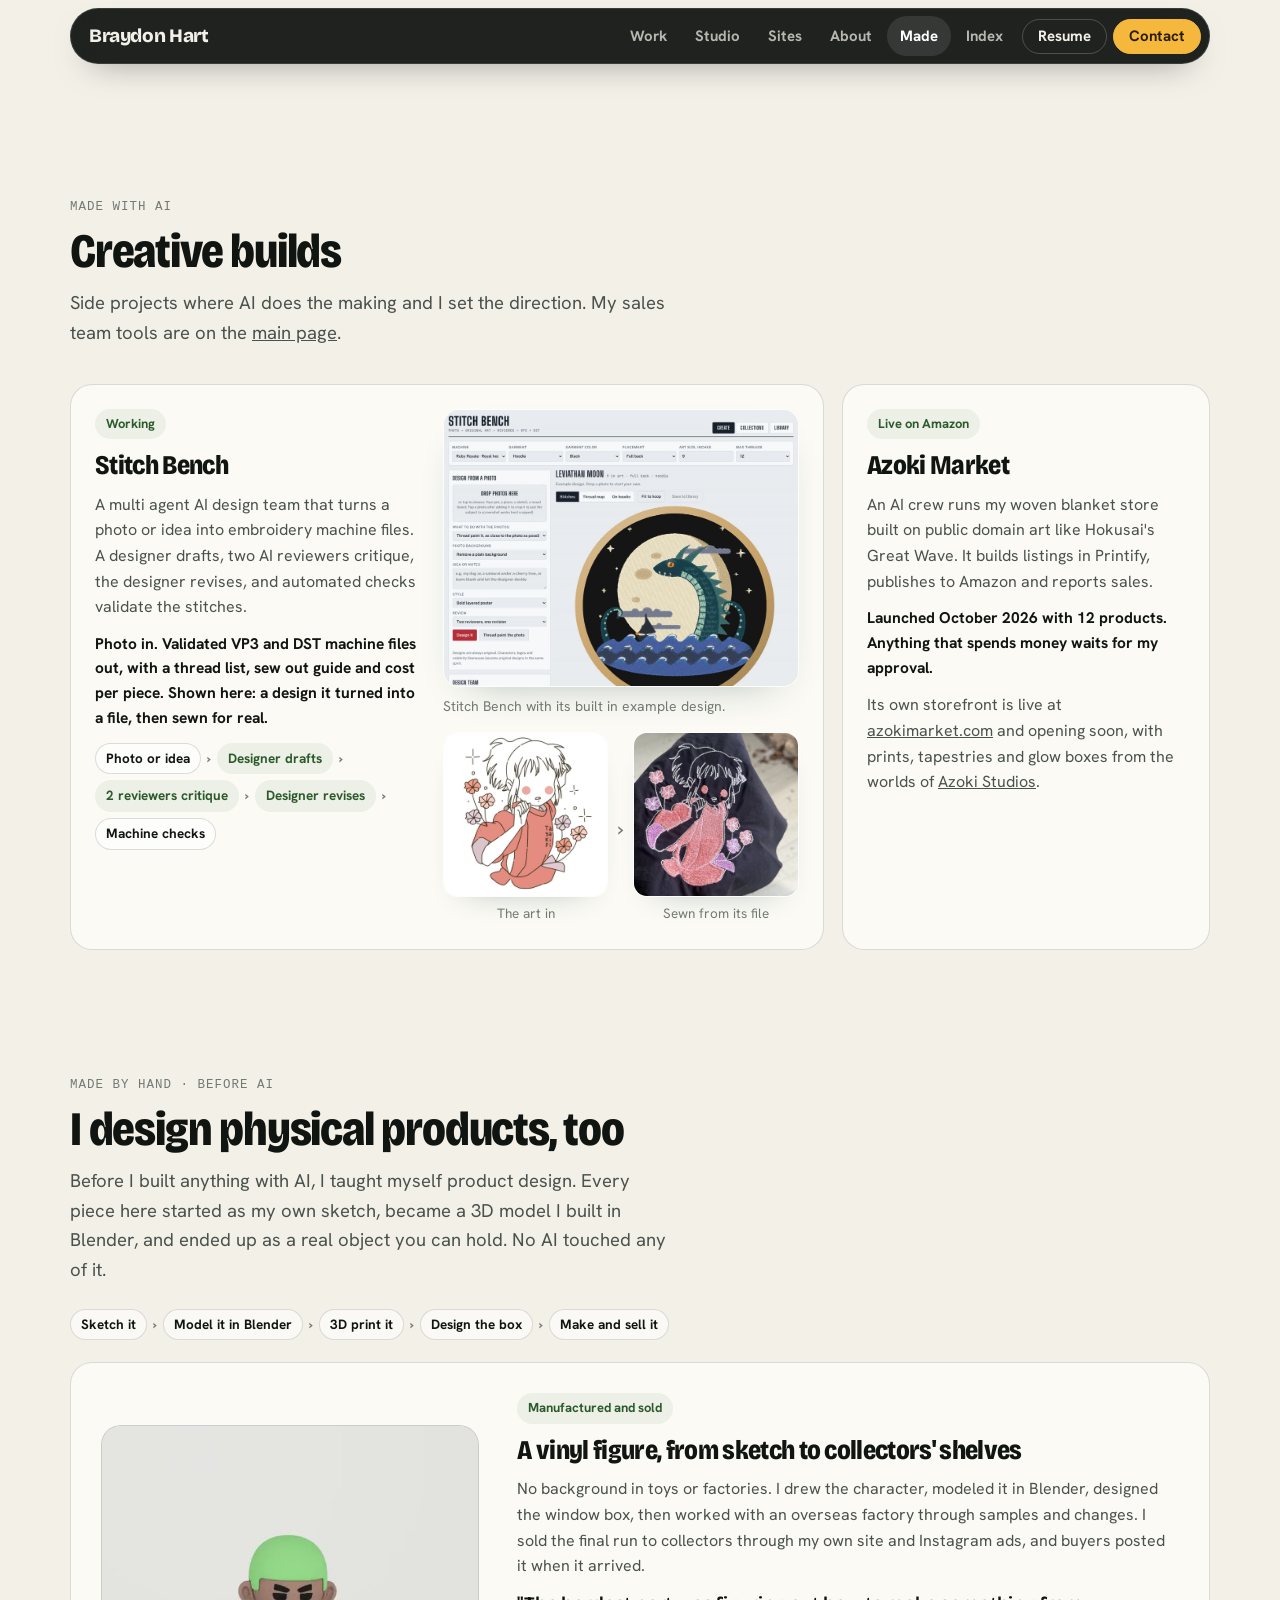
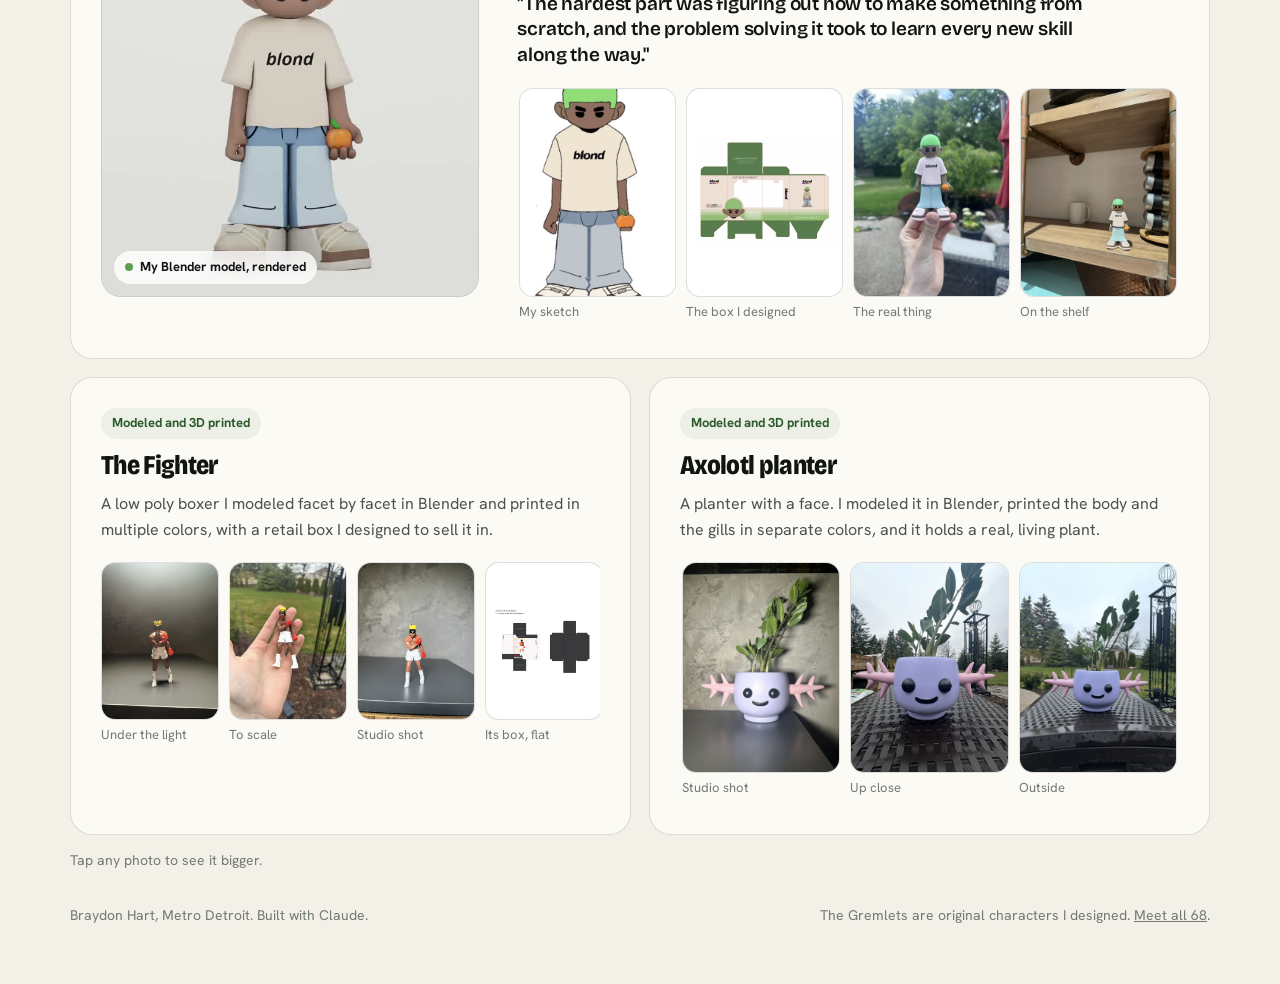
==== commit 5ddc7c7a: "Rebuild the portfolio: new design, Azoki Studios and the three sites - New look: paper and ink above" ====
--- a/made/index.html
+++ b/made/index.html
@@ -518,6 +518,18 @@
 @media (max-width:560px){.tr-res{grid-template-columns:1fr}}
 .tr-res div{padding:14px;border-radius:16px;background:var(--glass);border:1px solid var(--glass-edge);box-shadow:var(--shadow);display:grid;gap:4px}
 .tr-res b{font-family:var(--display);font-size:24px;line-height:1.05}.tr-res span{font-size:14px;color:var(--soft);line-height:1.4}
+
+/* the same paper and ink as the main page */
+:root{--bg:#f3f0e8;--ink:#111512;--soft:#4a524c;--faint:#727a73;--glass:#fbfaf5;--glass-edge:rgba(17,21,18,.14);--line:rgba(17,21,18,.14);--shadow:none;--lantern:#f5b83d}
+body{background:var(--bg)}
+.glass{-webkit-backdrop-filter:none;backdrop-filter:none}
+h1,h2,h3{font-weight:800;font-variation-settings:"wdth" 84;letter-spacing:-.025em}
+.eyebrow{font-family:ui-monospace,"SF Mono",Menlo,Consolas,monospace;font-weight:500;font-size:12.5px;color:var(--faint)}
+.nav .bar{background:rgba(13,17,15,.92);border-color:rgba(255,255,255,.12);box-shadow:0 14px 34px -20px rgba(0,0,0,.6);color:#f3f0e8}
+.nav ul a{color:rgba(243,240,232,.72)}
+.nav ul a:hover,.nav ul a[aria-current]{color:#fff;background:rgba(255,255,255,.1)}
+.nav .pill.resume{background:transparent;color:#f3f0e8;border-color:rgba(255,255,255,.2)}
+.state a,.more p a{color:inherit}
 </style>
 </head>
 <body>
@@ -527,9 +539,8 @@
       <a class="me" href="../">Braydon Hart</a>
       <ul>
         <li><a href="../#work">Work</a></li>
-        <li><a href="../#training">Training</a></li>
-        <li><a href="../#approach">Approach</a></li>
-        <li><a href="../#gremlets">Gremlets</a></li>
+        <li><a href="../#studio">Studio</a></li>
+        <li><a href="../#sites">Sites</a></li>
         <li><a href="../#about">About</a></li>
         <li><a href="./" aria-current="page">Made</a></li>
         <li><a href="../work/">Index</a></li>
@@ -567,6 +578,7 @@
       <h3>Azoki Market</h3>
       <p>An AI crew runs my woven blanket store built on public domain art like Hokusai's Great Wave. It builds listings in Printify, publishes to Amazon and reports sales.</p>
       <p class="r">Launched October 2026 with 12 products. Anything that spends money waits for my approval.</p>
+      <p>Its own storefront is live at <a href="https://azokimarket.com" target="_blank" rel="noopener">azokimarket.com</a> and opening soon, with prints, tapestries and glow boxes from the worlds of <a href="https://azokistudios.com" target="_blank" rel="noopener">Azoki Studios</a>.</p>
     </article>
   </div>
 </section>
